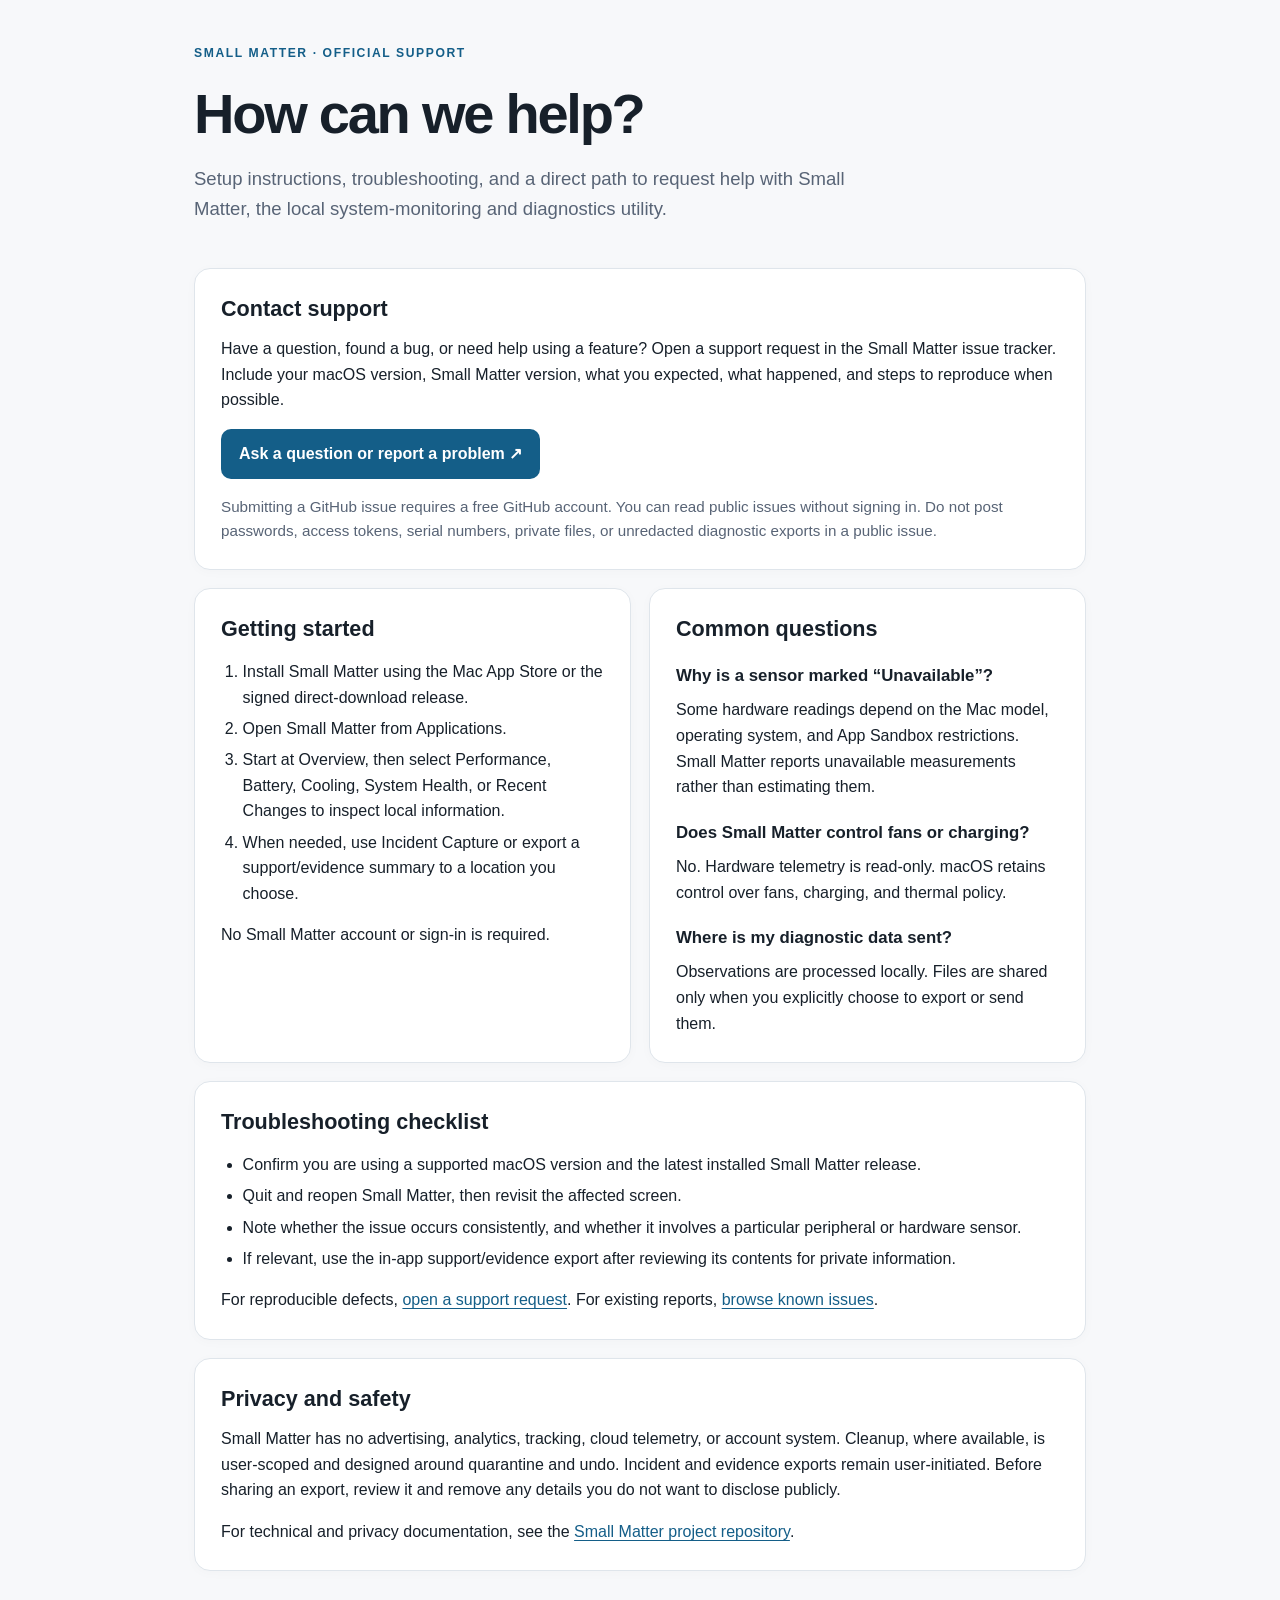
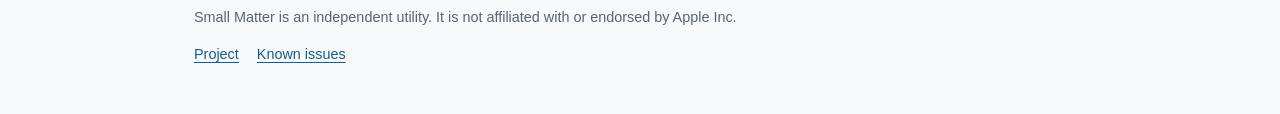
==== docs/index.html @ 1098866e "docs: add customer-facing Small Matter support page" ====
<!doctype html>
<html lang="en">
<head>
  <meta charset="utf-8">
  <meta name="viewport" content="width=device-width, initial-scale=1">
  <meta name="description" content="Official support, setup guidance, troubleshooting, and privacy information for Small Matter.">
  <meta name="color-scheme" content="light dark">
  <title>Support — Small Matter</title>
  <style>
    :root{font-family:-apple-system,BlinkMacSystemFont,"Segoe UI",sans-serif;color-scheme:light dark;--bg:#f7f8fa;--surface:#fff;--text:#17202a;--muted:#586476;--line:#dfe5eb;--accent:#145e88}
    *{box-sizing:border-box}body{margin:0;background:var(--bg);color:var(--text);line-height:1.6}a{color:var(--accent);text-underline-offset:3px}a:focus-visible{outline:3px solid #5ca4d1;outline-offset:3px}header,main,footer{max-width:940px;margin:auto;padding:0 24px}header{padding-top:44px}.eyebrow{font-weight:700;letter-spacing:.13em;text-transform:uppercase;font-size:.76rem;color:var(--accent)}h1{font-size:clamp(2.25rem,5vw,3.5rem);letter-spacing:-.04em;line-height:1.1;margin:.35em 0}h2{font-size:1.35rem;line-height:1.3;margin:0 0 .6em}h3{font-size:1.05rem;margin:1.2em 0 .2em}p{margin:.45em 0 1em}.lead{font-size:1.16rem;color:var(--muted);max-width:680px}main{padding-top:26px}.grid{display:grid;grid-template-columns:repeat(2,minmax(0,1fr));gap:18px}.panel{background:var(--surface);border:1px solid var(--line);border-radius:16px;padding:26px;margin:0 0 18px;box-shadow:0 2px 12px #00000006}.panel p:last-child{margin-bottom:0}.cta{display:inline-block;background:var(--accent);color:#fff;padding:12px 18px;border-radius:10px;text-decoration:none;font-weight:650}.cta:hover{filter:brightness(.9)}.note{color:var(--muted);font-size:.95rem}ol,ul{padding-left:1.35em}li{margin-bottom:.35em}footer{padding-top:10px;padding-bottom:48px;color:var(--muted);font-size:.9rem}footer a{margin-right:18px}@media(max-width:680px){.grid{grid-template-columns:1fr}header{padding-top:28px}.panel{padding:21px}}@media(prefers-color-scheme:dark){:root{--bg:#10161d;--surface:#19232d;--text:#edf2f7;--muted:#b8c4d0;--line:#324150;--accent:#80cfff}.cta{color:#10202b}}
  </style>
</head>
<body>
<header>
  <div class="eyebrow">Small Matter · Official support</div>
  <h1>How can we help?</h1>
  <p class="lead">Setup instructions, troubleshooting, and a direct path to request help with Small Matter, the local system-monitoring and diagnostics utility.</p>
</header>
<main>
  <section class="panel" aria-labelledby="contact">
    <h2 id="contact">Contact support</h2>
    <p>Have a question, found a bug, or need help using a feature? Open a support request in the Small Matter issue tracker. Include your macOS version, Small Matter version, what you expected, what happened, and steps to reproduce when possible.</p>
    <p><a class="cta" href="https://github.com/computeaholic/small-matter/issues/new/choose">Ask a question or report a problem ↗</a></p>
    <p class="note">Submitting a GitHub issue requires a free GitHub account. You can read public issues without signing in. Do not post passwords, access tokens, serial numbers, private files, or unredacted diagnostic exports in a public issue.</p>
  </section>
  <div class="grid">
    <section class="panel" aria-labelledby="start"><h2 id="start">Getting started</h2>
      <ol><li>Install Small Matter using the Mac App Store or the signed direct-download release.</li><li>Open Small Matter from Applications.</li><li>Start at Overview, then select Performance, Battery, Cooling, System Health, or Recent Changes to inspect local information.</li><li>When needed, use Incident Capture or export a support/evidence summary to a location you choose.</li></ol>
      <p>No Small Matter account or sign-in is required.</p>
    </section>
    <section class="panel" aria-labelledby="trouble"><h2 id="trouble">Common questions</h2>
      <h3>Why is a sensor marked “Unavailable”?</h3><p>Some hardware readings depend on the Mac model, operating system, and App Sandbox restrictions. Small Matter reports unavailable measurements rather than estimating them.</p>
      <h3>Does Small Matter control fans or charging?</h3><p>No. Hardware telemetry is read-only. macOS retains control over fans, charging, and thermal policy.</p>
      <h3>Where is my diagnostic data sent?</h3><p>Observations are processed locally. Files are shared only when you explicitly choose to export or send them.</p>
    </section>
  </div>
  <section class="panel" aria-labelledby="report"><h2 id="report">Troubleshooting checklist</h2>
    <ul><li>Confirm you are using a supported macOS version and the latest installed Small Matter release.</li><li>Quit and reopen Small Matter, then revisit the affected screen.</li><li>Note whether the issue occurs consistently, and whether it involves a particular peripheral or hardware sensor.</li><li>If relevant, use the in-app support/evidence export after reviewing its contents for private information.</li></ul>
    <p>For reproducible defects, <a href="https://github.com/computeaholic/small-matter/issues/new/choose">open a support request</a>. For existing reports, <a href="https://github.com/computeaholic/small-matter/issues">browse known issues</a>.</p>
  </section>
  <section class="panel" aria-labelledby="privacy"><h2 id="privacy">Privacy and safety</h2>
    <p>Small Matter has no advertising, analytics, tracking, cloud telemetry, or account system. Cleanup, where available, is user-scoped and designed around quarantine and undo. Incident and evidence exports remain user-initiated. Before sharing an export, review it and remove any details you do not want to disclose publicly.</p>
    <p>For technical and privacy documentation, see the <a href="https://github.com/computeaholic/small-matter">Small Matter project repository</a>.</p>
  </section>
</main>
<footer><p>Small Matter is an independent utility. It is not affiliated with or endorsed by Apple Inc.</p><a href="https://github.com/computeaholic/small-matter">Project</a><a href="https://github.com/computeaholic/small-matter/issues">Known issues</a></footer>
</body></html>
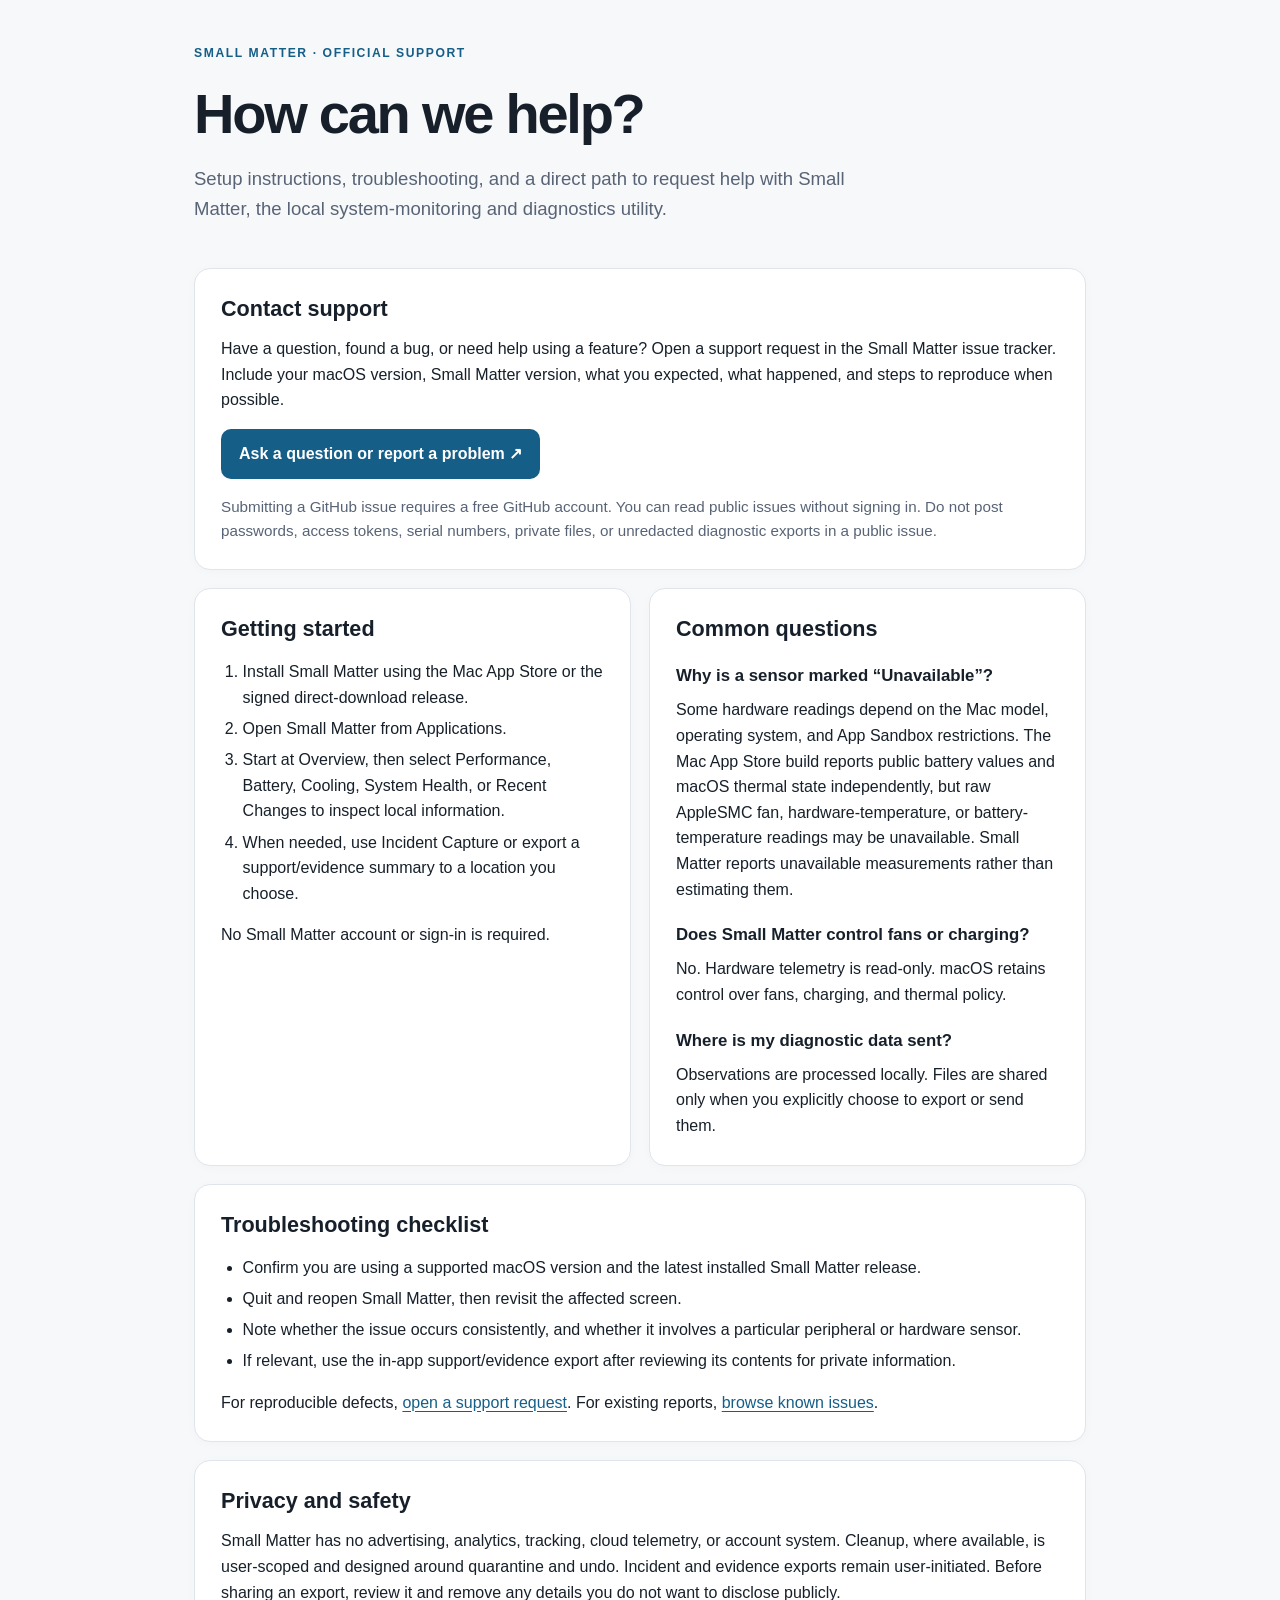
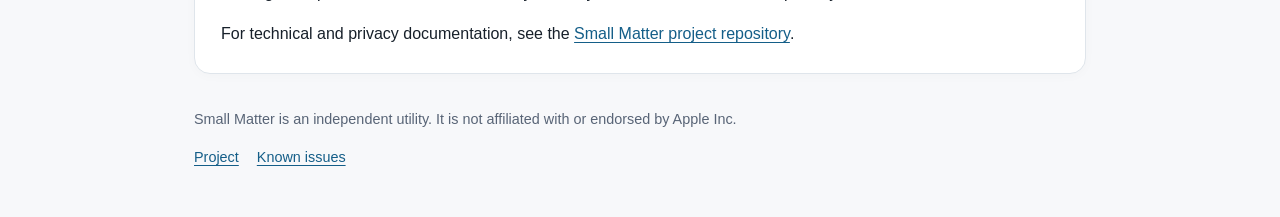
==== commit 0641aae6: "Fix App Store battery and cooling telemetry" ====
--- a/docs/index.html
+++ b/docs/index.html
@@ -30,7 +30,7 @@
       <p>No Small Matter account or sign-in is required.</p>
     </section>
     <section class="panel" aria-labelledby="trouble"><h2 id="trouble">Common questions</h2>
-      <h3>Why is a sensor marked “Unavailable”?</h3><p>Some hardware readings depend on the Mac model, operating system, and App Sandbox restrictions. Small Matter reports unavailable measurements rather than estimating them.</p>
+      <h3>Why is a sensor marked “Unavailable”?</h3><p>Some hardware readings depend on the Mac model, operating system, and App Sandbox restrictions. The Mac App Store build reports public battery values and macOS thermal state independently, but raw AppleSMC fan, hardware-temperature, or battery-temperature readings may be unavailable. Small Matter reports unavailable measurements rather than estimating them.</p>
       <h3>Does Small Matter control fans or charging?</h3><p>No. Hardware telemetry is read-only. macOS retains control over fans, charging, and thermal policy.</p>
       <h3>Where is my diagnostic data sent?</h3><p>Observations are processed locally. Files are shared only when you explicitly choose to export or send them.</p>
     </section>
@@ -45,4 +45,4 @@
   </section>
 </main>
 <footer><p>Small Matter is an independent utility. It is not affiliated with or endorsed by Apple Inc.</p><a href="https://github.com/computeaholic/small-matter">Project</a><a href="https://github.com/computeaholic/small-matter/issues">Known issues</a></footer>
-</body></html>+</body></html>
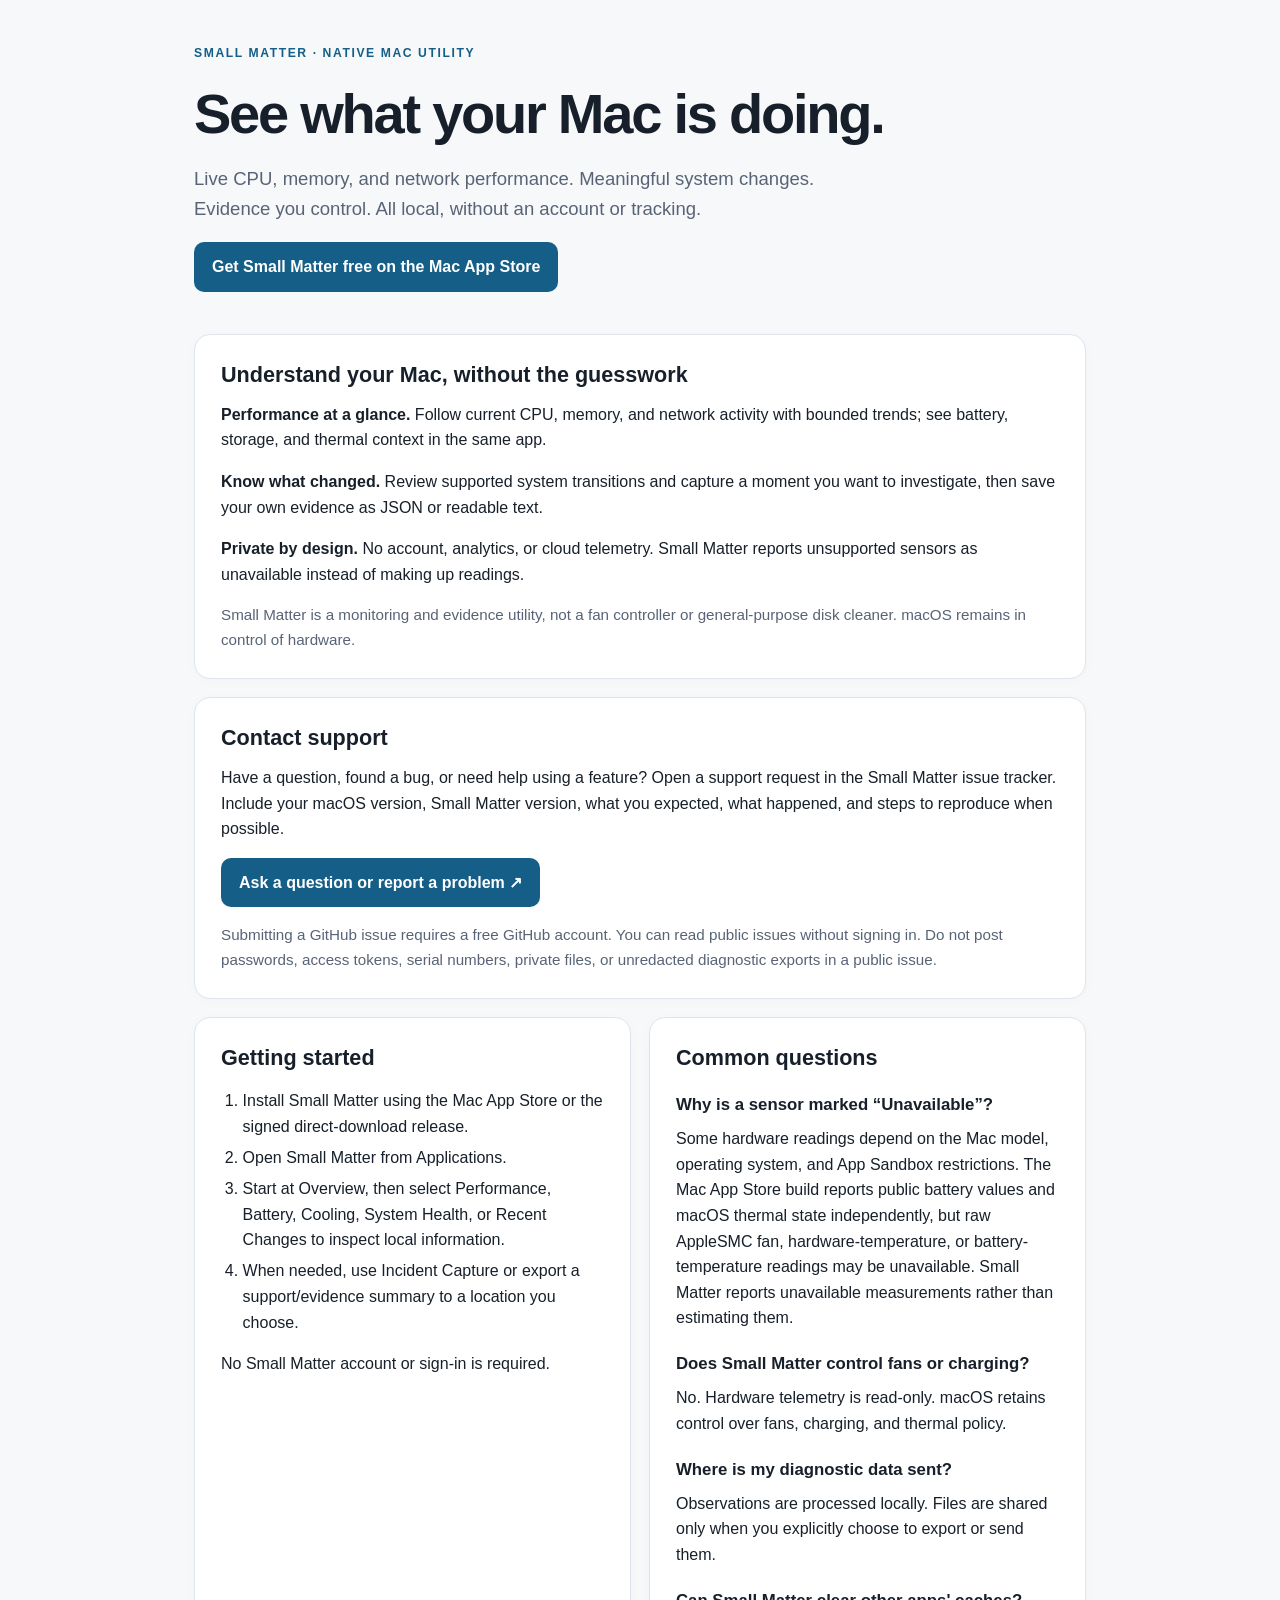
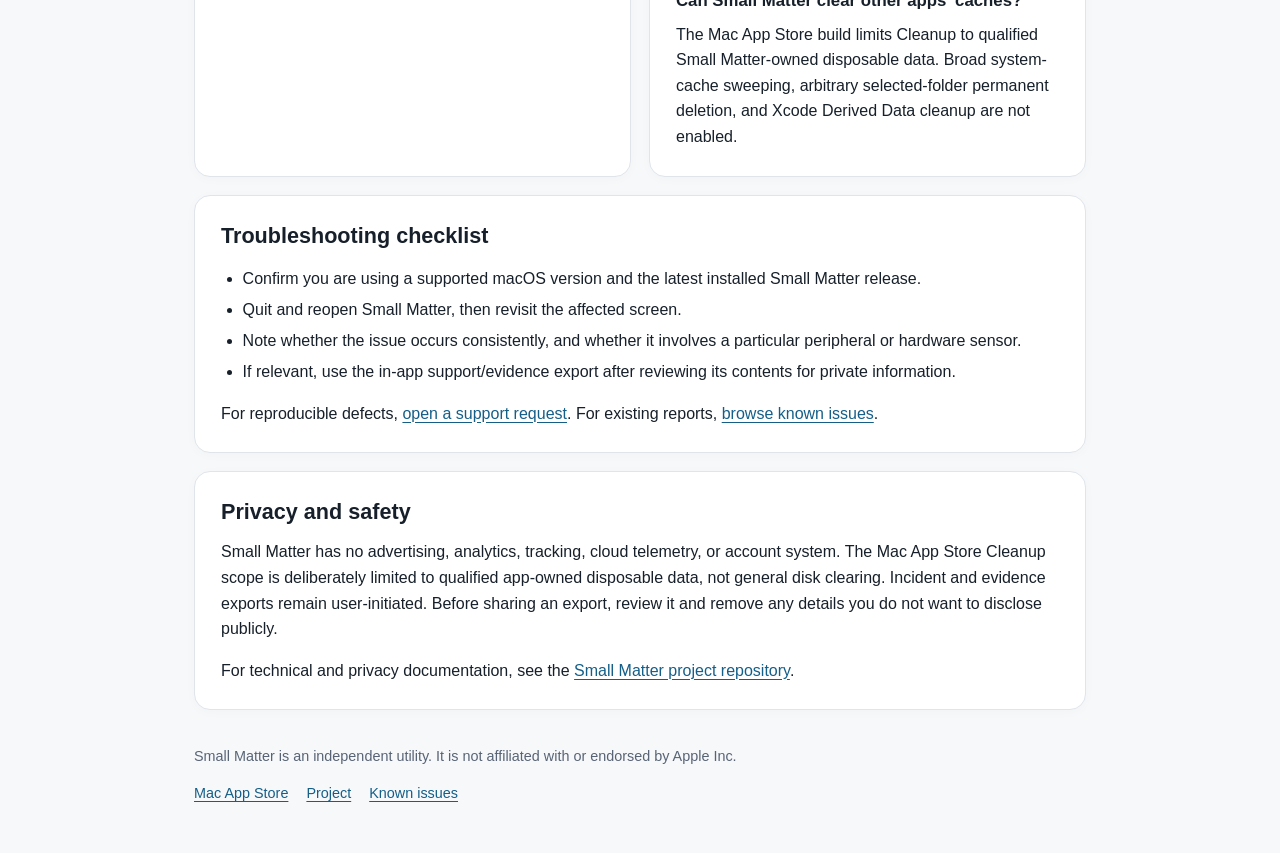
==== commit 06bc827c: "docs(marketing): refresh storefront, repository, support, and privacy copy" ====
--- a/docs/index.html
+++ b/docs/index.html
@@ -3,9 +3,14 @@
 <head>
   <meta charset="utf-8">
   <meta name="viewport" content="width=device-width, initial-scale=1">
-  <meta name="description" content="Official support, setup guidance, troubleshooting, and privacy information for Small Matter.">
+  <meta name="description" content="Small Matter is a private, native Mac performance monitor. See CPU, memory and network activity, understand system changes, and find official support.">
   <meta name="color-scheme" content="light dark">
-  <title>Support — Small Matter</title>
+  <meta property="og:type" content="website">
+  <meta property="og:title" content="Small Matter — See what your Mac is doing">
+  <meta property="og:description" content="A native, privacy-first Mac performance monitor. Live CPU, memory, and network activity, meaningful system changes, and evidence you control.">
+  <meta property="og:url" content="https://computeaholic.github.io/small-matter/">
+  <meta name="twitter:card" content="summary">
+  <title>Small Matter — See what your Mac is doing | Support</title>
   <style>
     :root{font-family:-apple-system,BlinkMacSystemFont,"Segoe UI",sans-serif;color-scheme:light dark;--bg:#f7f8fa;--surface:#fff;--text:#17202a;--muted:#586476;--line:#dfe5eb;--accent:#145e88}
     *{box-sizing:border-box}body{margin:0;background:var(--bg);color:var(--text);line-height:1.6}a{color:var(--accent);text-underline-offset:3px}a:focus-visible{outline:3px solid #5ca4d1;outline-offset:3px}header,main,footer{max-width:940px;margin:auto;padding:0 24px}header{padding-top:44px}.eyebrow{font-weight:700;letter-spacing:.13em;text-transform:uppercase;font-size:.76rem;color:var(--accent)}h1{font-size:clamp(2.25rem,5vw,3.5rem);letter-spacing:-.04em;line-height:1.1;margin:.35em 0}h2{font-size:1.35rem;line-height:1.3;margin:0 0 .6em}h3{font-size:1.05rem;margin:1.2em 0 .2em}p{margin:.45em 0 1em}.lead{font-size:1.16rem;color:var(--muted);max-width:680px}main{padding-top:26px}.grid{display:grid;grid-template-columns:repeat(2,minmax(0,1fr));gap:18px}.panel{background:var(--surface);border:1px solid var(--line);border-radius:16px;padding:26px;margin:0 0 18px;box-shadow:0 2px 12px #00000006}.panel p:last-child{margin-bottom:0}.cta{display:inline-block;background:var(--accent);color:#fff;padding:12px 18px;border-radius:10px;text-decoration:none;font-weight:650}.cta:hover{filter:brightness(.9)}.note{color:var(--muted);font-size:.95rem}ol,ul{padding-left:1.35em}li{margin-bottom:.35em}footer{padding-top:10px;padding-bottom:48px;color:var(--muted);font-size:.9rem}footer a{margin-right:18px}@media(max-width:680px){.grid{grid-template-columns:1fr}header{padding-top:28px}.panel{padding:21px}}@media(prefers-color-scheme:dark){:root{--bg:#10161d;--surface:#19232d;--text:#edf2f7;--muted:#b8c4d0;--line:#324150;--accent:#80cfff}.cta{color:#10202b}}
@@ -13,11 +18,18 @@
 </head>
 <body>
 <header>
-  <div class="eyebrow">Small Matter · Official support</div>
-  <h1>How can we help?</h1>
-  <p class="lead">Setup instructions, troubleshooting, and a direct path to request help with Small Matter, the local system-monitoring and diagnostics utility.</p>
+  <div class="eyebrow">Small Matter · Native Mac utility</div>
+  <h1>See what your Mac is doing.</h1>
+  <p class="lead">Live CPU, memory, and network performance. Meaningful system changes. Evidence you control. All local, without an account or tracking.</p>
+  <p><a class="cta" href="https://apps.apple.com/us/app/small-matter/id6819082403">Get Small Matter free on the Mac App Store</a></p>
 </header>
 <main>
+  <section class="panel" aria-labelledby="why"><h2 id="why">Understand your Mac, without the guesswork</h2>
+    <p><strong>Performance at a glance.</strong> Follow current CPU, memory, and network activity with bounded trends; see battery, storage, and thermal context in the same app.</p>
+    <p><strong>Know what changed.</strong> Review supported system transitions and capture a moment you want to investigate, then save your own evidence as JSON or readable text.</p>
+    <p><strong>Private by design.</strong> No account, analytics, or cloud telemetry. Small Matter reports unsupported sensors as unavailable instead of making up readings.</p>
+    <p class="note">Small Matter is a monitoring and evidence utility, not a fan controller or general-purpose disk cleaner. macOS remains in control of hardware.</p>
+  </section>
   <section class="panel" aria-labelledby="contact">
     <h2 id="contact">Contact support</h2>
     <p>Have a question, found a bug, or need help using a feature? Open a support request in the Small Matter issue tracker. Include your macOS version, Small Matter version, what you expected, what happened, and steps to reproduce when possible.</p>
@@ -33,6 +45,7 @@
       <h3>Why is a sensor marked “Unavailable”?</h3><p>Some hardware readings depend on the Mac model, operating system, and App Sandbox restrictions. The Mac App Store build reports public battery values and macOS thermal state independently, but raw AppleSMC fan, hardware-temperature, or battery-temperature readings may be unavailable. Small Matter reports unavailable measurements rather than estimating them.</p>
       <h3>Does Small Matter control fans or charging?</h3><p>No. Hardware telemetry is read-only. macOS retains control over fans, charging, and thermal policy.</p>
       <h3>Where is my diagnostic data sent?</h3><p>Observations are processed locally. Files are shared only when you explicitly choose to export or send them.</p>
+      <h3>Can Small Matter clear other apps' caches?</h3><p>The Mac App Store build limits Cleanup to qualified Small Matter-owned disposable data. Broad system-cache sweeping, arbitrary selected-folder permanent deletion, and Xcode Derived Data cleanup are not enabled.</p>
     </section>
   </div>
   <section class="panel" aria-labelledby="report"><h2 id="report">Troubleshooting checklist</h2>
@@ -40,9 +53,9 @@
     <p>For reproducible defects, <a href="https://github.com/computeaholic/small-matter/issues/new/choose">open a support request</a>. For existing reports, <a href="https://github.com/computeaholic/small-matter/issues">browse known issues</a>.</p>
   </section>
   <section class="panel" aria-labelledby="privacy"><h2 id="privacy">Privacy and safety</h2>
-    <p>Small Matter has no advertising, analytics, tracking, cloud telemetry, or account system. Cleanup, where available, is user-scoped and designed around quarantine and undo. Incident and evidence exports remain user-initiated. Before sharing an export, review it and remove any details you do not want to disclose publicly.</p>
+    <p>Small Matter has no advertising, analytics, tracking, cloud telemetry, or account system. The Mac App Store Cleanup scope is deliberately limited to qualified app-owned disposable data, not general disk clearing. Incident and evidence exports remain user-initiated. Before sharing an export, review it and remove any details you do not want to disclose publicly.</p>
     <p>For technical and privacy documentation, see the <a href="https://github.com/computeaholic/small-matter">Small Matter project repository</a>.</p>
   </section>
 </main>
-<footer><p>Small Matter is an independent utility. It is not affiliated with or endorsed by Apple Inc.</p><a href="https://github.com/computeaholic/small-matter">Project</a><a href="https://github.com/computeaholic/small-matter/issues">Known issues</a></footer>
+<footer><p>Small Matter is an independent utility. It is not affiliated with or endorsed by Apple Inc.</p><a href="https://apps.apple.com/us/app/small-matter/id6819082403">Mac App Store</a><a href="https://github.com/computeaholic/small-matter">Project</a><a href="https://github.com/computeaholic/small-matter/issues">Known issues</a></footer>
 </body></html>
